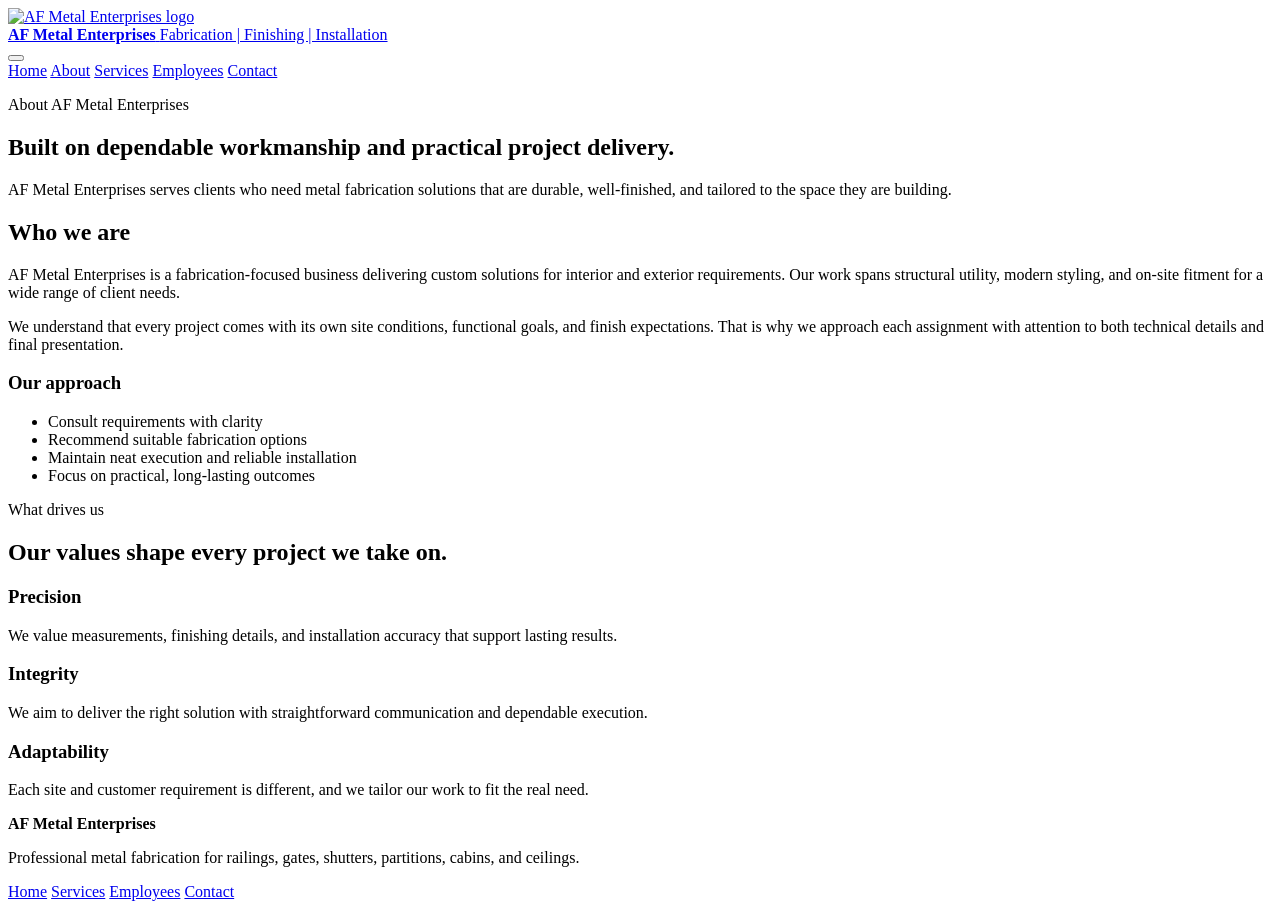
==== about.html @ 8b02d4f2 "Add files via upload" ====
<!DOCTYPE html>
<html lang="en">
<head>
  <meta charset="UTF-8">
  <meta name="viewport" content="width=device-width, initial-scale=1.0">
  <title>About | AF Metal Enterprises</title>
  <meta name="description" content="Learn more about AF Metal Enterprises, our values, and our approach to metal fabrication and installation.">
  <link rel="preconnect" href="https://fonts.googleapis.com">
  <link rel="preconnect" href="https://fonts.gstatic.com" crossorigin>
  <link href="https://fonts.googleapis.com/css2?family=Barlow:wght@400;500;600;700;800&family=Urbanist:wght@400;500;600;700&display=swap" rel="stylesheet">
  <link rel="stylesheet" href="assets/styles.css">
</head>
<body>
  <header class="site-header">
    <div class="container nav-wrap">
      <a class="brand" href="index.html" aria-label="AF Metal Enterprises home">
        <img src="assets/logo.svg" alt="AF Metal Enterprises logo">
        <div>
          <strong>AF Metal Enterprises</strong>
          <span>Fabrication | Finishing | Installation</span>
        </div>
      </a>
      <button class="nav-toggle" aria-expanded="false" aria-controls="site-nav">
        <span></span>
        <span></span>
        <span></span>
      </button>
      <nav class="site-nav" id="site-nav">
        <a href="index.html">Home</a>
        <a class="active" href="about.html">About</a>
        <a href="services.html">Services</a>
        <a href="team.html">Employees</a>
        <a href="contact.html">Contact</a>
      </nav>
    </div>
  </header>

  <main>
    <section class="page-hero">
      <div class="container">
        <p class="eyebrow">About AF Metal Enterprises</p>
        <h1>Built on dependable workmanship and practical project delivery.</h1>
        <p class="lead narrow">
          AF Metal Enterprises serves clients who need metal fabrication solutions that are durable,
          well-finished, and tailored to the space they are building.
        </p>
      </div>
    </section>

    <section class="section">
      <div class="container two-column">
        <div>
          <h2>Who we are</h2>
          <p>
            AF Metal Enterprises is a fabrication-focused business delivering custom solutions for
            interior and exterior requirements. Our work spans structural utility, modern styling,
            and on-site fitment for a wide range of client needs.
          </p>
          <p>
            We understand that every project comes with its own site conditions, functional goals,
            and finish expectations. That is why we approach each assignment with attention to both
            technical details and final presentation.
          </p>
        </div>
        <div class="info-panel">
          <h3>Our approach</h3>
          <ul class="detail-list">
            <li>Consult requirements with clarity</li>
            <li>Recommend suitable fabrication options</li>
            <li>Maintain neat execution and reliable installation</li>
            <li>Focus on practical, long-lasting outcomes</li>
          </ul>
        </div>
      </div>
    </section>

    <section class="section section-dark">
      <div class="container">
        <div class="section-heading">
          <p class="eyebrow">What drives us</p>
          <h2>Our values shape every project we take on.</h2>
        </div>
        <div class="card-grid">
          <article class="feature-card">
            <h3>Precision</h3>
            <p>We value measurements, finishing details, and installation accuracy that support lasting results.</p>
          </article>
          <article class="feature-card">
            <h3>Integrity</h3>
            <p>We aim to deliver the right solution with straightforward communication and dependable execution.</p>
          </article>
          <article class="feature-card">
            <h3>Adaptability</h3>
            <p>Each site and customer requirement is different, and we tailor our work to fit the real need.</p>
          </article>
        </div>
      </div>
    </section>
  </main>

  <footer class="site-footer">
    <div class="container footer-wrap">
      <div>
        <strong>AF Metal Enterprises</strong>
        <p>Professional metal fabrication for railings, gates, shutters, partitions, cabins, and ceilings.</p>
      </div>
      <div class="footer-links">
        <a href="index.html">Home</a>
        <a href="services.html">Services</a>
        <a href="team.html">Employees</a>
        <a href="contact.html">Contact</a>
      </div>
    </div>
  </footer>

  <script src="assets/script.js"></script>
</body>
</html>
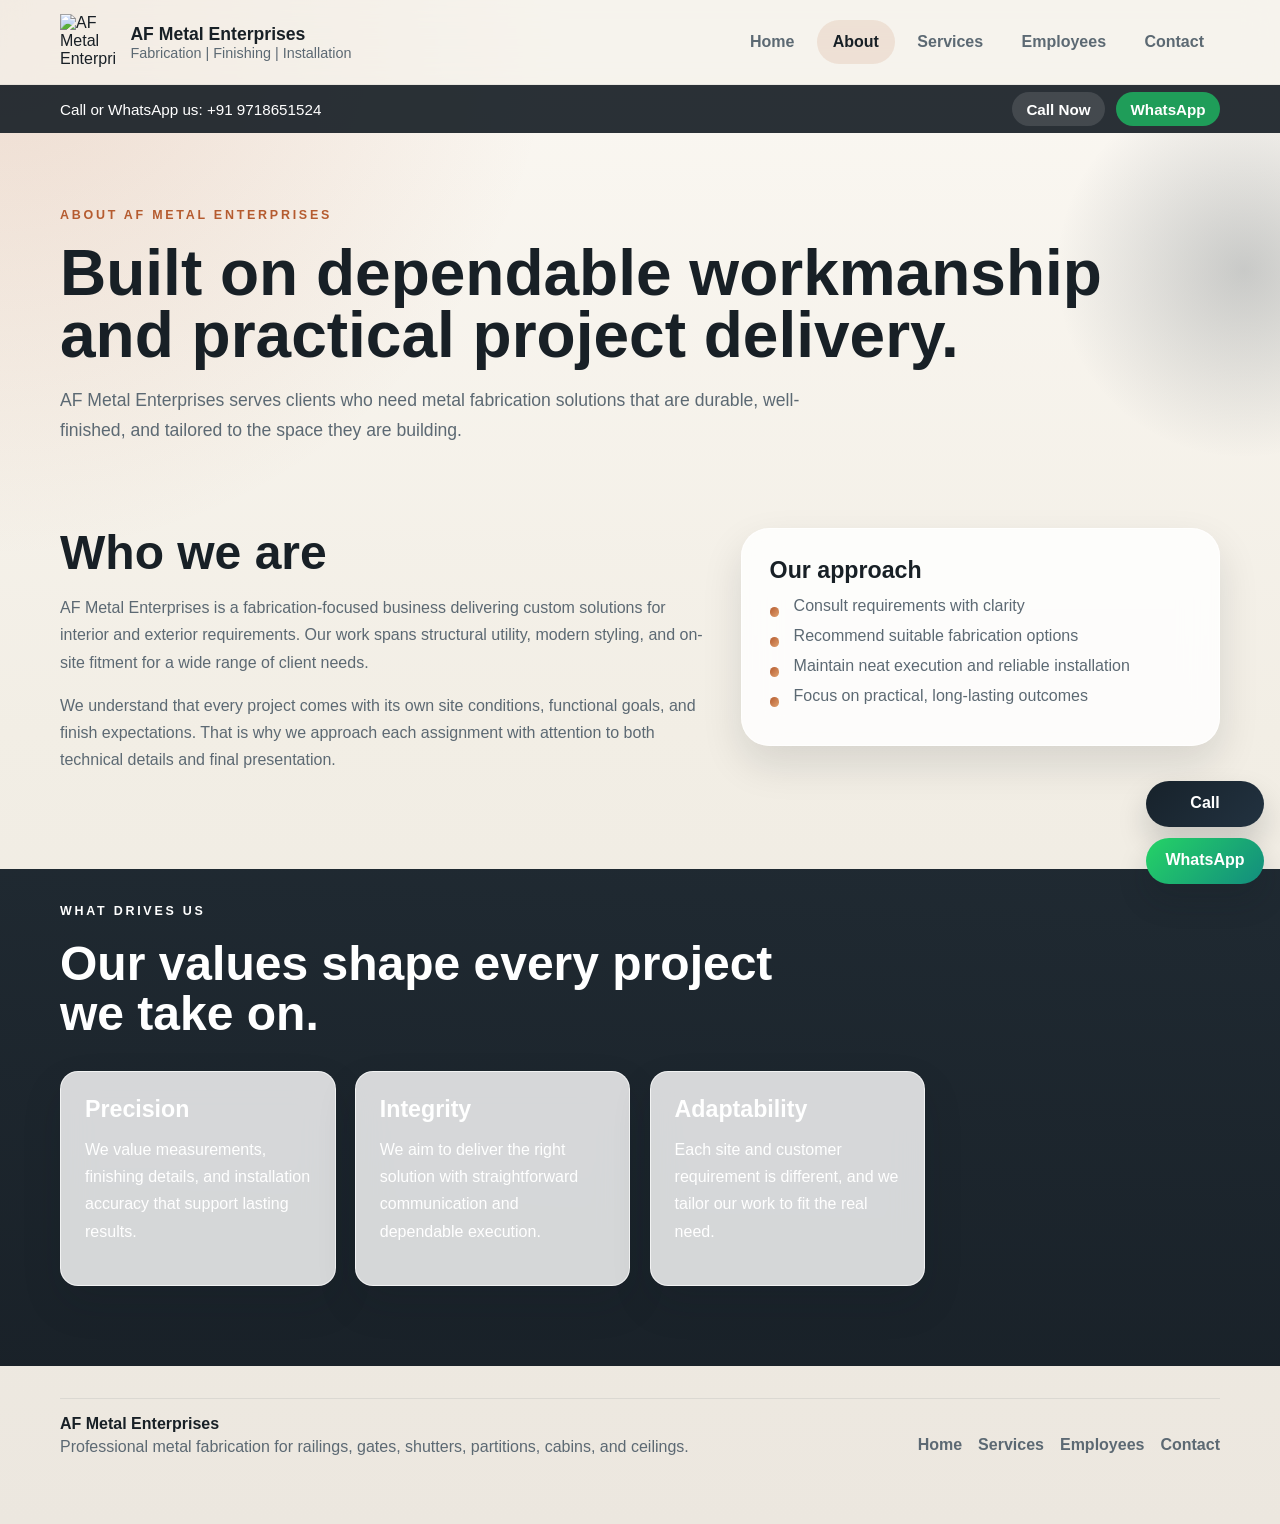
==== commit 217da7c3: "Add files via upload" ====
--- a/about.html
+++ b/about.html
@@ -34,6 +34,16 @@
       </nav>
     </div>
   </header>
+
+  <div class="contact-strip">
+    <div class="container contact-strip-wrap">
+      <span>Call or WhatsApp us: <a href="tel:+919718651524">+91 9718651524</a></span>
+      <div class="contact-strip-actions">
+        <a href="tel:+919718651524">Call Now</a>
+        <a href="https://wa.me/919718651524" target="_blank" rel="noopener noreferrer">WhatsApp</a>
+      </div>
+    </div>
+  </div>
 
   <main>
     <section class="page-hero">
@@ -113,6 +123,11 @@
     </div>
   </footer>
 
+  <div class="floating-contact" aria-label="Quick contact actions">
+    <a class="floating-contact-call" href="tel:+919718651524">Call</a>
+    <a class="floating-contact-whatsapp" href="https://wa.me/919718651524" target="_blank" rel="noopener noreferrer">WhatsApp</a>
+  </div>
+
   <script src="assets/script.js"></script>
 </body>
 </html>
--- a/assets/styles.css
+++ b/assets/styles.css
@@ -0,0 +1,777 @@
+:root {
+  --bg: #f4f1ea;
+  --surface: rgba(255, 255, 255, 0.82);
+  --surface-strong: #ffffff;
+  --surface-dark: #17222b;
+  --surface-dark-alt: #223240;
+  --text: #182026;
+  --muted: #5c6973;
+  --primary: #b55b2f;
+  --primary-deep: #8d431d;
+  --secondary: #7f8f98;
+  --line: rgba(24, 32, 38, 0.08);
+  --shadow: 0 18px 40px rgba(18, 28, 35, 0.12);
+  --radius-lg: 28px;
+  --radius-md: 18px;
+  --radius-sm: 12px;
+  --container: 1160px;
+}
+
+* {
+  box-sizing: border-box;
+}
+
+html {
+  scroll-behavior: smooth;
+}
+
+body {
+  margin: 0;
+  font-family: "Urbanist", sans-serif;
+  color: var(--text);
+  background:
+    radial-gradient(circle at top left, rgba(181, 91, 47, 0.18), transparent 28%),
+    linear-gradient(180deg, #fbf8f3 0%, #f2eee5 48%, #ece7df 100%);
+}
+
+img {
+  display: block;
+  max-width: 100%;
+}
+
+a {
+  color: inherit;
+  text-decoration: none;
+}
+
+p {
+  line-height: 1.7;
+  color: var(--muted);
+}
+
+h1,
+h2,
+h3,
+strong {
+  font-family: "Barlow", sans-serif;
+  color: var(--text);
+}
+
+h1,
+h2,
+h3,
+p {
+  margin-top: 0;
+}
+
+.container {
+  width: min(calc(100% - 2rem), var(--container));
+  margin: 0 auto;
+}
+
+.site-header {
+  position: sticky;
+  top: 0;
+  z-index: 20;
+  backdrop-filter: blur(16px);
+  background: rgba(244, 241, 234, 0.72);
+  border-bottom: 1px solid rgba(24, 32, 38, 0.06);
+}
+
+.contact-strip {
+  background: rgba(24, 32, 38, 0.92);
+  color: #fff;
+}
+
+.contact-strip-wrap {
+  display: flex;
+  align-items: center;
+  justify-content: space-between;
+  gap: 1rem;
+  min-height: 48px;
+  font-size: 0.95rem;
+}
+
+.contact-strip-wrap span,
+.contact-strip-wrap span a {
+  color: #fff;
+}
+
+.contact-strip-actions {
+  display: flex;
+  flex-wrap: wrap;
+  gap: 0.7rem;
+}
+
+.contact-strip-actions a {
+  display: inline-flex;
+  align-items: center;
+  justify-content: center;
+  min-height: 34px;
+  padding: 0.45rem 0.9rem;
+  border-radius: 999px;
+  background: rgba(255, 255, 255, 0.12);
+  color: #fff;
+  font-weight: 700;
+}
+
+.contact-strip-actions a:last-child {
+  background: #1f9d59;
+}
+
+.nav-wrap {
+  display: flex;
+  align-items: center;
+  justify-content: space-between;
+  min-height: 84px;
+  gap: 1.5rem;
+}
+
+.brand {
+  display: flex;
+  align-items: center;
+  gap: 0.9rem;
+}
+
+.brand img {
+  width: 56px;
+  height: 56px;
+}
+
+.brand strong {
+  display: block;
+  font-size: 1.1rem;
+}
+
+.brand span {
+  display: block;
+  color: var(--muted);
+  font-size: 0.9rem;
+}
+
+.site-nav {
+  display: flex;
+  align-items: center;
+  gap: 0.4rem;
+}
+
+.site-nav a {
+  padding: 0.8rem 1rem;
+  border-radius: 999px;
+  color: var(--muted);
+  font-weight: 600;
+}
+
+.site-nav a:hover,
+.site-nav a.active {
+  background: rgba(181, 91, 47, 0.12);
+  color: var(--text);
+}
+
+.nav-toggle {
+  display: none;
+  border: 0;
+  background: transparent;
+  padding: 0.4rem;
+  cursor: pointer;
+}
+
+.nav-toggle span {
+  display: block;
+  width: 25px;
+  height: 2px;
+  background: var(--text);
+  margin: 5px 0;
+  transition: transform 0.25s ease, opacity 0.25s ease;
+}
+
+.hero,
+.page-hero {
+  position: relative;
+  overflow: hidden;
+}
+
+.hero::before,
+.page-hero::before {
+  content: "";
+  position: absolute;
+  inset: auto -12% 10% auto;
+  width: 380px;
+  height: 380px;
+  border-radius: 50%;
+  background: radial-gradient(circle, rgba(34, 50, 64, 0.22), transparent 70%);
+  pointer-events: none;
+}
+
+.hero {
+  padding: 5.5rem 0 4.5rem;
+}
+
+.page-hero {
+  padding: 4.5rem 0 2rem;
+}
+
+.hero-grid,
+.two-column,
+.contact-grid,
+.split-section {
+  display: grid;
+  gap: 2rem;
+}
+
+.hero-grid {
+  grid-template-columns: 1.2fr 0.95fr;
+  align-items: center;
+}
+
+.eyebrow {
+  margin-bottom: 1rem;
+  text-transform: uppercase;
+  letter-spacing: 0.22em;
+  font-size: 0.78rem;
+  font-weight: 700;
+  color: var(--primary);
+}
+
+.hero h1,
+.page-hero h1 {
+  font-size: clamp(2.6rem, 5vw, 5rem);
+  line-height: 0.97;
+  margin-bottom: 1.25rem;
+}
+
+.lead {
+  font-size: 1.1rem;
+  max-width: 60ch;
+}
+
+.narrow {
+  max-width: 48rem;
+}
+
+.hero-actions {
+  display: flex;
+  flex-wrap: wrap;
+  gap: 1rem;
+  margin: 2rem 0 1.6rem;
+}
+
+.button {
+  display: inline-flex;
+  align-items: center;
+  justify-content: center;
+  min-height: 52px;
+  padding: 0.95rem 1.4rem;
+  border-radius: 999px;
+  font-weight: 700;
+  transition: transform 0.2s ease, box-shadow 0.2s ease, background 0.2s ease;
+}
+
+.button:hover {
+  transform: translateY(-2px);
+}
+
+.button-primary {
+  background: linear-gradient(135deg, var(--primary) 0%, #d57f47 100%);
+  color: #fff;
+  box-shadow: 0 15px 24px rgba(181, 91, 47, 0.28);
+}
+
+.button-secondary {
+  background: rgba(24, 32, 38, 0.06);
+  color: var(--text);
+}
+
+.hero-points,
+.detail-list {
+  list-style: none;
+  padding: 0;
+  margin: 0;
+}
+
+.hero-points li,
+.detail-list li {
+  position: relative;
+  padding-left: 1.5rem;
+  margin-bottom: 0.75rem;
+  color: var(--muted);
+}
+
+.hero-points li::before,
+.detail-list li::before {
+  content: "";
+  position: absolute;
+  left: 0;
+  top: 0.65rem;
+  width: 0.6rem;
+  height: 0.6rem;
+  border-radius: 50%;
+  background: linear-gradient(135deg, var(--primary), #e0a26f);
+}
+
+.hero-panel {
+  display: grid;
+  gap: 1rem;
+}
+
+.hero-card,
+.feature-card,
+.service-card,
+.team-card,
+.info-panel,
+.contact-form,
+.cta-banner {
+  background: var(--surface);
+  border: 1px solid rgba(255, 255, 255, 0.7);
+  box-shadow: var(--shadow);
+  backdrop-filter: blur(18px);
+}
+
+.hero-card {
+  padding: 1.5rem;
+  border-radius: var(--radius-lg);
+}
+
+.hero-card span,
+.hero-card strong {
+  display: block;
+}
+
+.hero-card span {
+  color: var(--primary);
+  font-size: 0.88rem;
+  font-weight: 700;
+  margin-bottom: 0.8rem;
+  text-transform: uppercase;
+  letter-spacing: 0.15em;
+}
+
+.hero-card strong {
+  font-size: 1.4rem;
+  line-height: 1.15;
+}
+
+.hero-card-main {
+  min-height: 220px;
+  background:
+    linear-gradient(160deg, rgba(255, 255, 255, 0.88), rgba(242, 234, 225, 0.8)),
+    linear-gradient(125deg, rgba(181, 91, 47, 0.08), transparent 45%);
+}
+
+.hero-card-accent {
+  background: linear-gradient(145deg, var(--surface-dark) 0%, var(--surface-dark-alt) 100%);
+}
+
+.hero-card-accent strong,
+.hero-card-accent {
+  color: #fff;
+}
+
+.hero-card-accent span {
+  color: #f2c6ac;
+}
+
+.hero-stat-grid,
+.card-grid,
+.service-grid,
+.team-grid {
+  display: grid;
+  gap: 1.2rem;
+}
+
+.hero-stat-grid {
+  grid-template-columns: repeat(2, minmax(0, 1fr));
+}
+
+.hero-stat,
+.feature-card,
+.service-card,
+.team-card {
+  border-radius: var(--radius-md);
+  padding: 1.5rem;
+}
+
+.hero-stat {
+  background: rgba(255, 255, 255, 0.64);
+  border: 1px solid rgba(255, 255, 255, 0.7);
+}
+
+.hero-stat strong {
+  display: block;
+  font-size: 1.3rem;
+  margin-bottom: 0.4rem;
+}
+
+.hero-stat span {
+  color: var(--muted);
+}
+
+.section {
+  padding: 2rem 0 5rem;
+}
+
+.section-dark {
+  background:
+    linear-gradient(180deg, rgba(23, 34, 43, 0.96), rgba(17, 26, 34, 0.96)),
+    linear-gradient(135deg, rgba(181, 91, 47, 0.18), transparent);
+  color: #fff;
+}
+
+.section-dark h2,
+.section-dark h3,
+.section-dark strong,
+.section-dark p {
+  color: #fff;
+}
+
+.section-heading {
+  max-width: 48rem;
+  margin-bottom: 2rem;
+}
+
+.section-heading h2,
+.split-section h2,
+.cta-banner h2,
+.two-column h2,
+.info-panel h2 {
+  font-size: clamp(2rem, 4vw, 3rem);
+  line-height: 1.05;
+  margin-bottom: 1rem;
+}
+
+.card-grid {
+  grid-template-columns: repeat(4, minmax(0, 1fr));
+}
+
+.feature-card h3,
+.service-card h2,
+.team-card h2,
+.info-panel h3 {
+  font-size: 1.45rem;
+  margin-bottom: 0.8rem;
+}
+
+.split-section {
+  grid-template-columns: 0.8fr 1fr;
+  align-items: start;
+}
+
+.check-list {
+  display: grid;
+  gap: 1.25rem;
+}
+
+.check-list div {
+  border-left: 3px solid rgba(242, 198, 172, 0.75);
+  padding-left: 1rem;
+}
+
+.cta-banner {
+  border-radius: var(--radius-lg);
+  padding: 2rem;
+  display: flex;
+  align-items: center;
+  justify-content: space-between;
+  gap: 1.5rem;
+}
+
+.two-column {
+  grid-template-columns: 1.15fr 0.85fr;
+  align-items: start;
+}
+
+.info-panel,
+.contact-form {
+  border-radius: var(--radius-lg);
+  padding: 1.75rem;
+}
+
+.service-grid {
+  grid-template-columns: repeat(2, minmax(0, 1fr));
+}
+
+.gallery-shell {
+  padding: 1.4rem;
+  border-radius: var(--radius-lg);
+  background: linear-gradient(145deg, rgba(255, 255, 255, 0.78), rgba(248, 242, 233, 0.74));
+  border: 1px solid rgba(255, 255, 255, 0.72);
+  box-shadow: var(--shadow);
+  backdrop-filter: blur(18px);
+}
+
+.gallery-grid {
+  display: grid;
+  grid-template-columns: repeat(4, minmax(0, 1fr));
+  gap: 1rem;
+}
+
+.gallery-item {
+  margin: 0;
+  border-radius: 20px;
+  overflow: hidden;
+  background: rgba(255, 255, 255, 0.7);
+  border: 1px solid rgba(255, 255, 255, 0.72);
+  box-shadow: 0 12px 26px rgba(18, 28, 35, 0.1);
+}
+
+.gallery-item img {
+  width: 100%;
+  height: 220px;
+  object-fit: cover;
+  transition: transform 0.35s ease, filter 0.35s ease;
+}
+
+.gallery-item:hover img {
+  transform: scale(1.04);
+  filter: saturate(1.05);
+}
+
+.service-card {
+  min-height: 190px;
+}
+
+.team-grid {
+  grid-template-columns: repeat(4, minmax(0, 1fr));
+}
+
+.team-avatar {
+  width: 64px;
+  height: 64px;
+  border-radius: 18px;
+  display: grid;
+  place-items: center;
+  margin-bottom: 1rem;
+  background: linear-gradient(135deg, rgba(181, 91, 47, 0.18), rgba(34, 50, 64, 0.14));
+  color: var(--primary-deep);
+  font-family: "Barlow", sans-serif;
+  font-size: 1.25rem;
+  font-weight: 800;
+}
+
+.team-photo {
+  margin-bottom: 1rem;
+  border-radius: 22px;
+  overflow: hidden;
+  background: linear-gradient(135deg, rgba(181, 91, 47, 0.14), rgba(34, 50, 64, 0.1));
+  aspect-ratio: 4 / 4.5;
+}
+
+.team-photo img {
+  width: 100%;
+  height: 100%;
+  object-fit: cover;
+}
+
+.role {
+  font-weight: 700;
+  color: var(--primary);
+}
+
+.contact-grid {
+  grid-template-columns: 0.9fr 1.1fr;
+  align-items: start;
+}
+
+.contact-form {
+  display: grid;
+  gap: 1rem;
+}
+
+.contact-quick-actions {
+  display: flex;
+  flex-wrap: wrap;
+  gap: 0.9rem;
+  margin-top: 1.5rem;
+}
+
+.contact-form label {
+  display: grid;
+  gap: 0.45rem;
+  color: var(--text);
+  font-weight: 700;
+}
+
+.contact-form input,
+.contact-form textarea {
+  width: 100%;
+  border: 1px solid var(--line);
+  border-radius: 16px;
+  padding: 0.95rem 1rem;
+  font: inherit;
+  color: var(--text);
+  background: rgba(255, 255, 255, 0.8);
+}
+
+.contact-form input:focus,
+.contact-form textarea:focus {
+  outline: 2px solid rgba(181, 91, 47, 0.22);
+  border-color: rgba(181, 91, 47, 0.32);
+}
+
+.site-footer {
+  padding: 2rem 0 3rem;
+}
+
+.floating-contact {
+  position: fixed;
+  right: 1rem;
+  bottom: 1rem;
+  z-index: 25;
+  display: grid;
+  gap: 0.7rem;
+}
+
+.floating-contact a {
+  min-width: 118px;
+  min-height: 46px;
+  padding: 0.8rem 1rem;
+  border-radius: 999px;
+  color: #fff;
+  font-weight: 800;
+  text-align: center;
+  box-shadow: 0 16px 30px rgba(18, 28, 35, 0.18);
+}
+
+.floating-contact-call {
+  background: linear-gradient(135deg, var(--surface-dark), var(--surface-dark-alt));
+}
+
+.floating-contact-whatsapp {
+  background: linear-gradient(135deg, #25d366, #128c7e);
+}
+
+.footer-wrap {
+  display: flex;
+  align-items: center;
+  justify-content: space-between;
+  gap: 1.5rem;
+  padding-top: 1rem;
+  border-top: 1px solid rgba(24, 32, 38, 0.08);
+}
+
+.footer-links {
+  display: flex;
+  flex-wrap: wrap;
+  gap: 1rem;
+}
+
+.footer-links a {
+  color: var(--muted);
+  font-weight: 600;
+}
+
+.reveal {
+  opacity: 0;
+  transform: translateY(18px);
+  transition: opacity 0.7s ease, transform 0.7s ease;
+}
+
+.reveal.in-view {
+  opacity: 1;
+  transform: translateY(0);
+}
+
+@media (max-width: 980px) {
+  .hero-grid,
+  .two-column,
+  .contact-grid,
+  .split-section,
+  .card-grid,
+  .team-grid {
+    grid-template-columns: 1fr;
+  }
+
+  .gallery-grid {
+    grid-template-columns: repeat(2, minmax(0, 1fr));
+  }
+
+  .service-grid {
+    grid-template-columns: 1fr;
+  }
+
+  .cta-banner,
+  .footer-wrap,
+  .contact-strip-wrap {
+    flex-direction: column;
+    align-items: start;
+  }
+
+  .site-nav {
+    position: absolute;
+    top: 84px;
+    right: 1rem;
+    left: 1rem;
+    display: none;
+    flex-direction: column;
+    align-items: stretch;
+    padding: 1rem;
+    background: rgba(250, 247, 241, 0.96);
+    border: 1px solid rgba(24, 32, 38, 0.08);
+    border-radius: 20px;
+    box-shadow: var(--shadow);
+  }
+
+  .site-nav.open {
+    display: flex;
+  }
+
+  .nav-toggle {
+    display: block;
+  }
+}
+
+@media (max-width: 640px) {
+  .hero,
+  .page-hero {
+    padding-top: 3.5rem;
+  }
+
+  .section {
+    padding-bottom: 4rem;
+  }
+
+  .hero-stat-grid {
+    grid-template-columns: 1fr;
+  }
+
+  .gallery-grid {
+    grid-template-columns: 1fr;
+  }
+
+  .gallery-shell {
+    padding: 1rem;
+  }
+
+  .gallery-item img {
+    height: 240px;
+  }
+
+  .brand span {
+    display: none;
+  }
+
+  .button,
+  .site-nav a {
+    width: 100%;
+  }
+
+  .contact-strip-actions,
+  .contact-quick-actions,
+  .floating-contact {
+    width: 100%;
+  }
+
+  .floating-contact {
+    right: 0.8rem;
+    left: 0.8rem;
+    bottom: 0.8rem;
+  }
+
+  .floating-contact a {
+    min-width: 0;
+  }
+
+  .hero-actions {
+    flex-direction: column;
+  }
+}
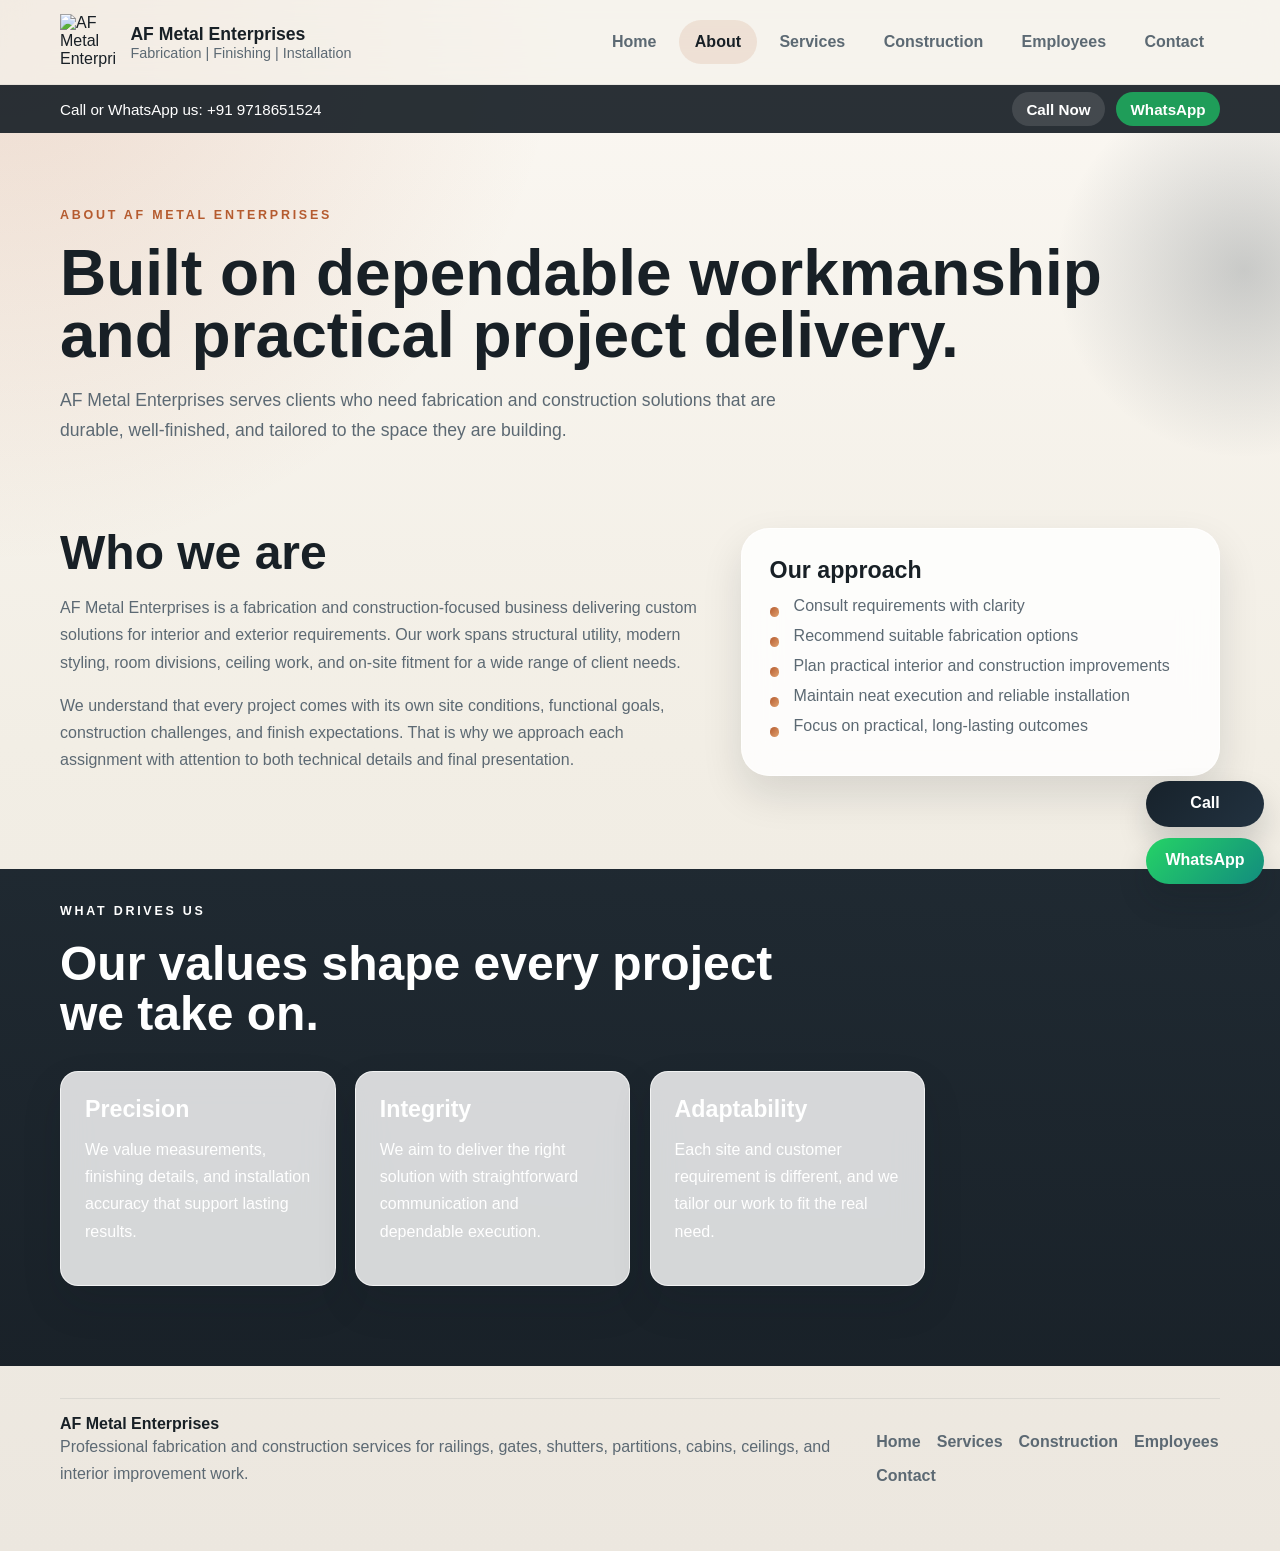
==== commit e71ff349: "Add files via upload" ====
--- a/about.html
+++ b/about.html
@@ -4,7 +4,7 @@
   <meta charset="UTF-8">
   <meta name="viewport" content="width=device-width, initial-scale=1.0">
   <title>About | AF Metal Enterprises</title>
-  <meta name="description" content="Learn more about AF Metal Enterprises, our values, and our approach to metal fabrication and installation.">
+  <meta name="description" content="Learn more about AF Metal Enterprises, our values, and our approach to metal fabrication, construction work, and installation.">
   <link rel="preconnect" href="https://fonts.googleapis.com">
   <link rel="preconnect" href="https://fonts.gstatic.com" crossorigin>
   <link href="https://fonts.googleapis.com/css2?family=Barlow:wght@400;500;600;700;800&family=Urbanist:wght@400;500;600;700&display=swap" rel="stylesheet">
@@ -29,6 +29,7 @@
         <a href="index.html">Home</a>
         <a class="active" href="about.html">About</a>
         <a href="services.html">Services</a>
+        <a href="construction.html">Construction</a>
         <a href="team.html">Employees</a>
         <a href="contact.html">Contact</a>
       </nav>
@@ -51,8 +52,8 @@
         <p class="eyebrow">About AF Metal Enterprises</p>
         <h1>Built on dependable workmanship and practical project delivery.</h1>
         <p class="lead narrow">
-          AF Metal Enterprises serves clients who need metal fabrication solutions that are durable,
-          well-finished, and tailored to the space they are building.
+          AF Metal Enterprises serves clients who need fabrication and construction solutions that
+          are durable, well-finished, and tailored to the space they are building.
         </p>
       </div>
     </section>
@@ -62,14 +63,15 @@
         <div>
           <h2>Who we are</h2>
           <p>
-            AF Metal Enterprises is a fabrication-focused business delivering custom solutions for
-            interior and exterior requirements. Our work spans structural utility, modern styling,
-            and on-site fitment for a wide range of client needs.
+            AF Metal Enterprises is a fabrication and construction-focused business delivering
+            custom solutions for interior and exterior requirements. Our work spans structural
+            utility, modern styling, room divisions, ceiling work, and on-site fitment for a
+            wide range of client needs.
           </p>
           <p>
             We understand that every project comes with its own site conditions, functional goals,
-            and finish expectations. That is why we approach each assignment with attention to both
-            technical details and final presentation.
+            construction challenges, and finish expectations. That is why we approach each
+            assignment with attention to both technical details and final presentation.
           </p>
         </div>
         <div class="info-panel">
@@ -77,6 +79,7 @@
           <ul class="detail-list">
             <li>Consult requirements with clarity</li>
             <li>Recommend suitable fabrication options</li>
+            <li>Plan practical interior and construction improvements</li>
             <li>Maintain neat execution and reliable installation</li>
             <li>Focus on practical, long-lasting outcomes</li>
           </ul>
@@ -112,11 +115,12 @@
     <div class="container footer-wrap">
       <div>
         <strong>AF Metal Enterprises</strong>
-        <p>Professional metal fabrication for railings, gates, shutters, partitions, cabins, and ceilings.</p>
+        <p>Professional fabrication and construction services for railings, gates, shutters, partitions, cabins, ceilings, and interior improvement work.</p>
       </div>
       <div class="footer-links">
         <a href="index.html">Home</a>
         <a href="services.html">Services</a>
+        <a href="construction.html">Construction</a>
         <a href="team.html">Employees</a>
         <a href="contact.html">Contact</a>
       </div>
